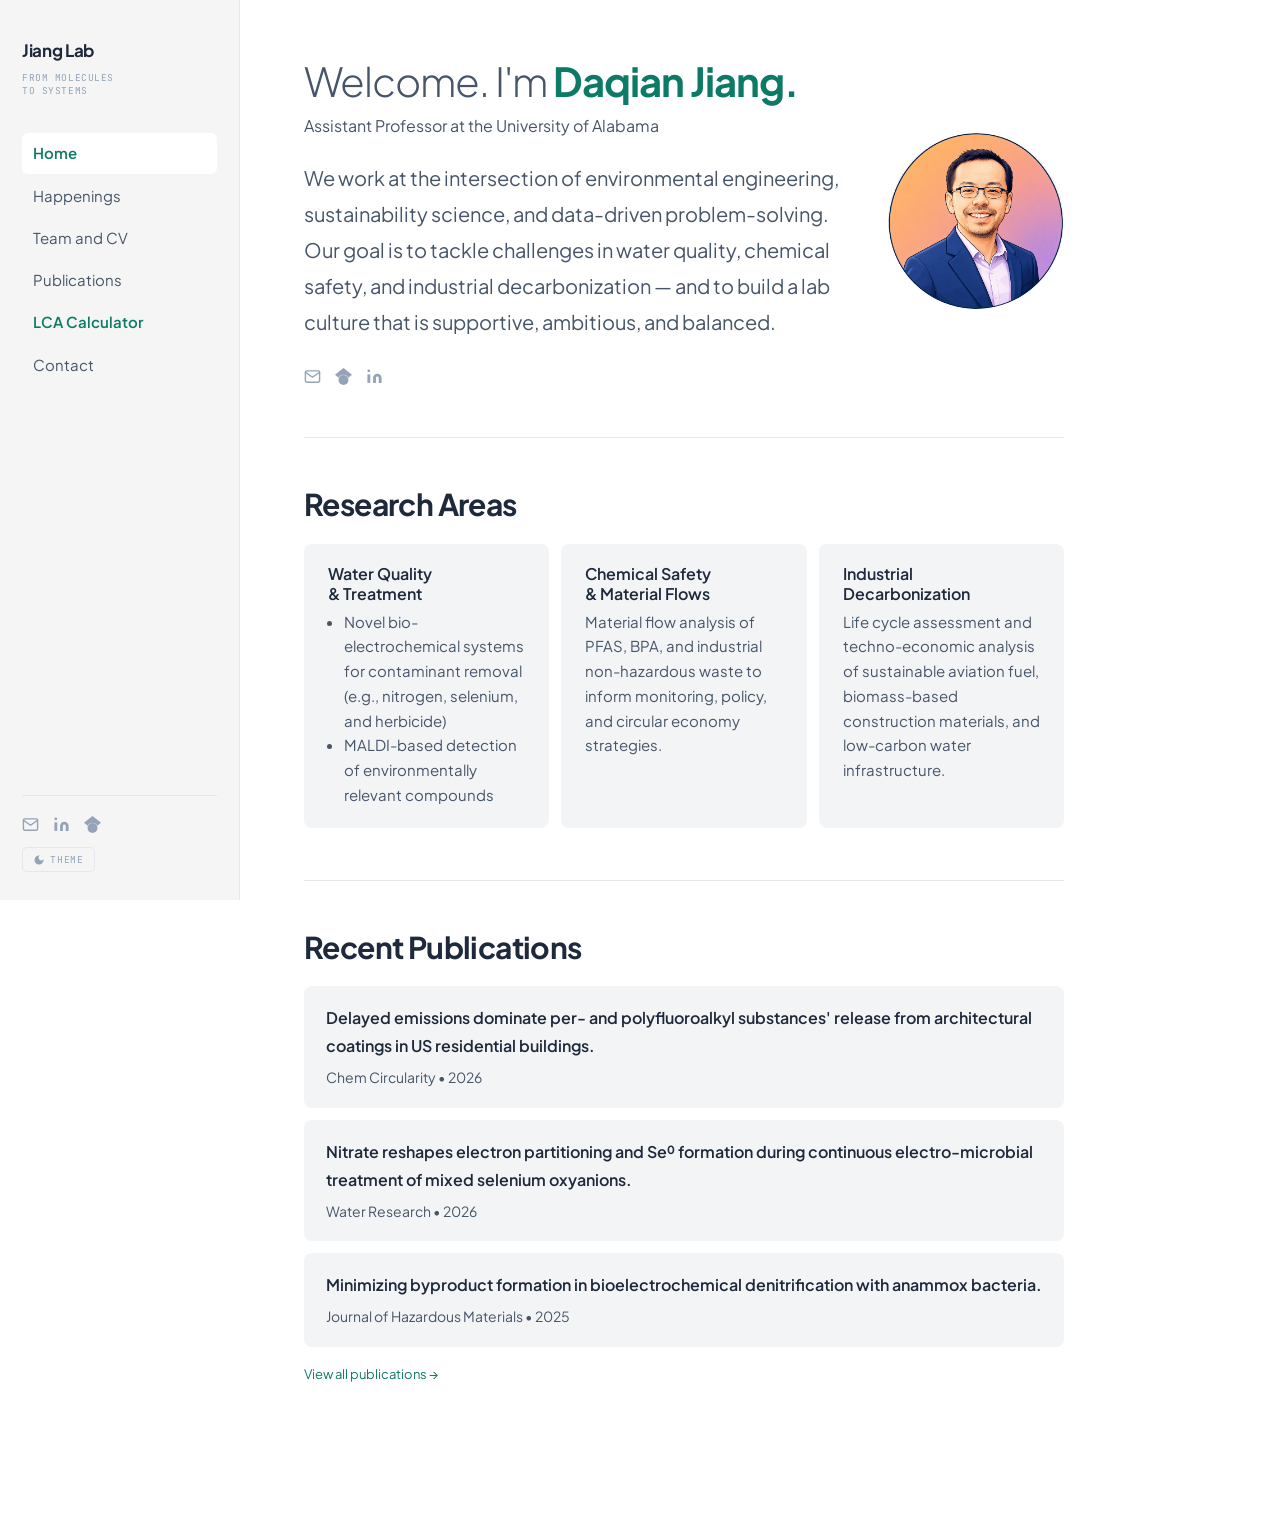
==== index.html @ 19c5a13b "Update content, typography, SEO, and team roster - Apply Astro Academia-inspired typography (larger " ====
﻿<!DOCTYPE html>
<html lang="en">
<head>
  <meta charset="UTF-8">
  <meta name="viewport" content="width=device-width, initial-scale=1.0">
  <title>Jiang Lab — From Molecules to Systems</title>
  <meta name="description" content="Jiang Lab at the University of Alabama — research group led by Dr. Daqian Jiang, Assistant Professor of Environmental Engineering. We work on water quality, chemical safety, and industrial decarbonization.">
  <meta name="author" content="Daqian Jiang">
  <meta name="keywords" content="Daqian Jiang, Jiang Lab, University of Alabama, UA, environmental engineering, water quality, PFAS, LCA, bio-electrochemical systems, sustainability">
  <meta property="og:title" content="Jiang Lab — Daqian Jiang, University of Alabama">
  <meta property="og:description" content="Research group led by Dr. Daqian Jiang at the University of Alabama. Water quality, chemical safety, and industrial decarbonization.">
  <meta property="og:url" content="https://jiang-lab.org/">
  <meta property="og:type" content="website">
  <link rel="canonical" href="https://jiang-lab.org/">
  <link rel="stylesheet" href="css/style.css">
  <script src="js/theme.js"></script>
</head>
<body>

<button class="mob-btn" onclick="toggleMobileNav()" aria-label="Open menu">&#9776;</button>

<!-- Sidebar -->
<aside class="sidebar" id="sidebar">
  <div class="sidebar-logo">
    <a href="index.html" class="sidebar-name">Jiang Lab</a>
    <div class="sidebar-tagline">From Molecules<br>to Systems</div>
  </div>

  <ul class="sidebar-nav">
    <li><a href="index.html" class="active">Home</a></li>
    <li><a href="happenings.html">Happenings</a></li>
    <li><a href="team.html">Team and CV</a></li>
    <li><a href="publications.html">Publications</a></li>
    <li class="nav-tool"><a href="lca.html">LCA Calculator</a></li>
    <li><a href="contact.html">Contact</a></li>
  </ul>

  <div class="sidebar-footer">
    <div class="sidebar-social">
      <!-- Email -->
      <a href="mailto:djiang6@ua.edu" class="social-link" title="Email">
        <svg viewBox="0 0 24 24" fill="none" stroke="currentColor" stroke-width="2" stroke-linecap="round" stroke-linejoin="round">
          <path d="M4 4h16c1.1 0 2 .9 2 2v12c0 1.1-.9 2-2 2H4c-1.1 0-2-.9-2-2V6c0-1.1.9-2 2-2z"/>
          <polyline points="22,6 12,13 2,6"/>
        </svg>
      </a>
      <!-- LinkedIn -->
      <a href="https://www.linkedin.com/in/daqianjiang/" class="social-link" title="LinkedIn" target="_blank" rel="noopener" id="linkedin-link">
        <svg viewBox="0 0 24 24" fill="currentColor">
          <path d="M16 8a6 6 0 0 1 6 6v7h-4v-7a2 2 0 0 0-2-2 2 2 0 0 0-2 2v7h-4v-7a6 6 0 0 1 6-6z"/>
          <rect x="2" y="9" width="4" height="12"/>
          <circle cx="4" cy="4" r="2"/>
        </svg>
      </a>
      <!-- Google Scholar -->
      <a href="https://scholar.google.com/citations?user=3czXV24AAAAJ&amp;hl=en&amp;oi=ao" class="social-link" title="Google Scholar" target="_blank" rel="noopener">
        <svg viewBox="0 0 24 24" fill="currentColor">
          <path d="M5.242 13.769 0 9.5 12 0l12 9.5-5.242 4.269C17.548 11.249 14.978 9.5 12 9.5c-2.977 0-5.548 1.748-6.758 4.269z"/>
          <path d="M12 10a7 7 0 1 0 0 14 7 7 0 0 0 0-14z"/>
        </svg>
      </a>
    </div>
    <button class="theme-btn" onclick="toggleTheme()">
      <svg width="12" height="12" viewBox="0 0 24 24" fill="currentColor"><path d="M12 3a9 9 0 1 0 9 9c0-.46-.04-.92-.1-1.36a5.389 5.389 0 0 1-4.4 2.26 5.403 5.403 0 0 1-3.14-9.8c-.44-.06-.9-.1-1.36-.1z"/></svg>
      Theme
    </button>
  </div>
</aside>

<!-- Main -->
<main class="main">
  <div class="main-inner">

    <!-- Hero -->
    <section class="section hero-section">
      <div class="hero-text">
        <h1 class="hero-name">
          <span class="hi">Welcome. I'm </span><span class="name">Daqian Jiang.</span>
        </h1>
        <p class="hero-pos">Assistant Professor at the University of Alabama</p>
        <p class="hero-desc">We work at the intersection of environmental engineering, sustainability science, and data-driven problem-solving. Our goal is to tackle challenges in water quality, chemical safety, and industrial decarbonization — and to build a lab culture that is supportive, ambitious, and balanced.</p>
        <div class="hero-social">
          <a href="mailto:djiang6@ua.edu" class="social-link" title="Email">
            <svg viewBox="0 0 24 24" fill="none" stroke="currentColor" stroke-width="2" stroke-linecap="round" stroke-linejoin="round">
              <path d="M4 4h16c1.1 0 2 .9 2 2v12c0 1.1-.9 2-2 2H4c-1.1 0-2-.9-2-2V6c0-1.1.9-2 2-2z"/>
              <polyline points="22,6 12,13 2,6"/>
            </svg>
          </a>
          <a href="https://scholar.google.com/citations?user=3czXV24AAAAJ&amp;hl=en&amp;oi=ao" class="social-link" title="Google Scholar" target="_blank" rel="noopener">
            <svg viewBox="0 0 24 24" fill="currentColor" width="18" height="18">
              <path d="M5.242 13.769 0 9.5 12 0l12 9.5-5.242 4.269C17.548 11.249 14.978 9.5 12 9.5c-2.977 0-5.548 1.748-6.758 4.269z"/>
              <path d="M12 10a7 7 0 1 0 0 14 7 7 0 0 0 0-14z"/>
            </svg>
          </a>
          <a href="https://www.linkedin.com/in/daqianjiang/" class="social-link" title="LinkedIn" target="_blank" rel="noopener">
            <svg viewBox="0 0 24 24" fill="currentColor" width="18" height="18">
              <path d="M16 8a6 6 0 0 1 6 6v7h-4v-7a2 2 0 0 0-2-2 2 2 0 0 0-2 2v7h-4v-7a6 6 0 0 1 6-6z"/>
              <rect x="2" y="9" width="4" height="12"/>
              <circle cx="4" cy="4" r="2"/>
            </svg>
          </a>
        </div>
      </div>
      <div class="hero-photo">
        <img src="images/djiang.png" alt="Daqian Jiang">
      </div>
    </section>

    <hr class="section-divider">

    <!-- Research Areas -->
    <section class="section">
      <h2 class="section-h2">Research Areas</h2>
      <div class="area-grid-home">
        <div class="area-card-home">
          <h3>Water Quality &amp; Treatment</h3>
          <ul style="margin:0;padding-left:16px;font-size:15px;color:var(--text-2);line-height:1.65;">
            <li>Novel bio-electrochemical systems for contaminant removal (e.g., nitrogen, selenium, and herbicide)</li>
            <li>MALDI-based detection of environmentally relevant compounds</li>
          </ul>
        </div>
        <div class="area-card-home">
          <h3>Chemical Safety &amp; Material Flows</h3>
          <p>Material flow analysis of PFAS, BPA, and industrial non-hazardous waste to inform monitoring, policy, and circular economy strategies.</p>
        </div>
        <div class="area-card-home">
          <h3>Industrial Decarbonization</h3>
          <p>Life cycle assessment and techno-economic analysis of sustainable aviation fuel, biomass-based construction materials, and low-carbon water infrastructure.</p>
        </div>
      </div>
    </section>

    <hr class="section-divider">

    <!-- Recent Publications -->
    <section class="section">
      <h2 class="section-h2">Recent Publications</h2>
      <div class="home-pub-list">
        <div class="home-pub-card">
          <div class="home-pub-title">Delayed emissions dominate per- and polyfluoroalkyl substances' release from architectural coatings in US residential buildings.</div>
          <div class="home-pub-meta">Chem Circularity &bull; 2026</div>
        </div>
        <div class="home-pub-card">
          <div class="home-pub-title">Nitrate reshapes electron partitioning and Se⁰ formation during continuous electro-microbial treatment of mixed selenium oxyanions.</div>
          <div class="home-pub-meta">Water Research &bull; 2026</div>
        </div>
        <div class="home-pub-card">
          <div class="home-pub-title">Minimizing byproduct formation in bioelectrochemical denitrification with anammox bacteria.</div>
          <div class="home-pub-meta">Journal of Hazardous Materials &bull; 2025</div>
        </div>
      </div>
      <p style="margin-top:16px;font-size:13px;"><a href="publications.html">View all publications →</a></p>
    </section>

  </div>
</main>

</body>
</html>
---- css/style.css ----
/* Jiang Lab — jiang-lab.org */
@import url('https://fonts.googleapis.com/css2?family=Plus+Jakarta+Sans:wght@300;400;500;600;700&family=JetBrains+Mono:wght@400;500&display=swap');

/* ── Tokens ── */
:root {
  --sidebar-w: 240px;
  --bg:           #ffffff;
  --sidebar:      #f5f5f5;
  --surface:      #ffffff;
  --surface-2:    #f3f4f6;
  --border:       #e5e7eb;
  --text:         #1e293b;
  --text-2:       #475569;
  --text-3:       #94a3b8;
  --accent:       #0d7a66;
  --accent-h:     #0a6556;
  --accent-light: #cde5e0;
  --accent-text:  #ffffff;
  --radius:       8px;
}

@media (prefers-color-scheme: dark) {
  :root:not([data-theme="light"]) {
    --bg:           #111917;
    --sidebar:      #0c1410;
    --surface:      #182019;
    --surface-2:    #1e2921;
    --border:       #283628;
    --text:         #daeae4;
    --text-2:       #76b09f;
    --text-3:       #4a7a6a;
    --accent:       #2dbda0;
    --accent-h:     #3acfb0;
    --accent-light: #083d30;
    --accent-text:  #ffffff;
  }
}

:root[data-theme="dark"] {
  --bg:           #111917;
  --sidebar:      #0c1410;
  --surface:      #182019;
  --surface-2:    #1e2921;
  --border:       #283628;
  --text:         #daeae4;
  --text-2:       #76b09f;
  --text-3:       #4a7a6a;
  --accent:       #2dbda0;
  --accent-h:     #3acfb0;
  --accent-light: #083d30;
  --accent-text:  #ffffff;
}

/* ── Reset ── */
*, *::before, *::after { box-sizing: border-box; margin: 0; padding: 0; }
html { scroll-behavior: smooth; }

body {
  font-family: 'Plus Jakarta Sans', sans-serif;
  background: var(--bg);
  color: var(--text);
  font-size: 16px;
  line-height: 1.75;
  display: grid;
  grid-template-columns: var(--sidebar-w) 1fr;
  min-height: 100vh;
  -webkit-font-smoothing: antialiased;
}

img { max-width: 100%; display: block; }
a { color: var(--accent); text-decoration: none; }
a:hover { text-decoration: underline; }
h1, h2, h3, h4 { font-weight: 700; line-height: 1.25; color: var(--text); text-wrap: balance; }

/* ── Sidebar ── */
.sidebar {
  position: fixed;
  top: 0; left: 0;
  width: var(--sidebar-w);
  height: 100vh;
  background: var(--sidebar);
  border-right: 1px solid var(--border);
  display: flex;
  flex-direction: column;
  padding: 36px 22px 28px;
  overflow-y: auto;
  z-index: 100;
}

.sidebar-logo { margin-bottom: 36px; }

.sidebar-name {
  font-size: 17px;
  font-weight: 700;
  color: var(--text);
  text-decoration: none;
  display: block;
  letter-spacing: -0.02em;
}
.sidebar-name:hover { text-decoration: none; }

.sidebar-tagline {
  font-family: 'JetBrains Mono', monospace;
  font-size: 9.5px;
  letter-spacing: 0.06em;
  text-transform: uppercase;
  color: var(--text-3);
  margin-top: 5px;
  line-height: 1.4;
}

.sidebar-nav { list-style: none; flex: 1; }
.sidebar-nav li + li { margin-top: 2px; }

.sidebar-nav a {
  display: block;
  font-size: 15px;
  font-weight: 400;
  color: var(--text-2);
  text-decoration: none;
  padding: 7px 11px;
  border-radius: 6px;
  transition: background 0.12s, color 0.12s;
}

.sidebar-nav a:hover { background: var(--surface); color: var(--text); }
.sidebar-nav a.active { background: var(--surface); color: var(--accent); font-weight: 600; }

.nav-tool a { color: var(--accent) !important; font-weight: 600 !important; }
.nav-tool a:hover { background: var(--accent-light) !important; }
.nav-tool a.active { background: var(--accent-light) !important; }

.sidebar-footer {
  border-top: 1px solid var(--border);
  padding-top: 20px;
  margin-top: 24px;
}

.sidebar-social { display: flex; gap: 14px; align-items: center; margin-bottom: 14px; }

.social-link {
  color: var(--text-3);
  text-decoration: none;
  display: flex;
  align-items: center;
  transition: color 0.12s;
}
.social-link:hover { color: var(--accent); text-decoration: none; }
.social-link svg { width: 17px; height: 17px; }

.theme-btn {
  background: none;
  border: 1px solid var(--border);
  color: var(--text-3);
  font-family: 'JetBrains Mono', monospace;
  font-size: 9.5px;
  letter-spacing: 0.08em;
  text-transform: uppercase;
  padding: 5px 10px;
  border-radius: 5px;
  cursor: pointer;
  transition: background 0.12s, color 0.12s;
  display: flex;
  align-items: center;
  gap: 5px;
}
.theme-btn:hover { background: var(--surface); color: var(--text); }

/* ── Main content ── */
.main {
  grid-column: 2;
  padding: 56px 64px 80px;
}

.main-inner { max-width: 760px; }

/* ── Section ── */
.section { margin-bottom: 52px; }

.section-label {
  font-family: 'JetBrains Mono', monospace;
  font-size: 10px;
  letter-spacing: 0.12em;
  text-transform: uppercase;
  color: var(--text-3);
  margin-bottom: 18px;
  padding-bottom: 10px;
  border-bottom: 1px solid var(--border);
  display: block;
}

/* ── Home hero ── */
.hero-section {
  display: flex;
  align-items: center;
  gap: 48px;
}
.hero-text { flex: 1; min-width: 0; }
.hero-photo {
  width: 176px;
  height: 176px;
  flex-shrink: 0;
}
.hero-photo img {
  width: 100%;
  height: 100%;
  border-radius: 50%;
  object-fit: cover;
}

.hero-name {
  font-size: clamp(26px, 4vw, 40px);
  font-weight: 700;
  letter-spacing: -0.025em;
  color: var(--text);
  margin-bottom: 6px;
}
.hero-name .hi { font-weight: 300; color: var(--text-2); }
.hero-name .name { color: var(--accent); }

.hero-pos {
  font-size: 16px;
  color: var(--text-2);
  margin-bottom: 20px;
}

.hero-desc {
  font-size: 20px;
  color: var(--text-2);
  max-width: 560px;
  line-height: 1.8;
  margin-bottom: 28px;
}

.hero-social { display: flex; gap: 14px; align-items: center; }

/* ── Section h2 (template-style large header) ── */
.section-h2 {
  font-size: 30px;
  font-weight: 700;
  letter-spacing: -0.02em;
  color: var(--text);
  margin-bottom: 20px;
}

.section-divider {
  border: none;
  border-top: 1px solid var(--border);
  margin-bottom: 48px;
}

/* ── Research area cards ── */
.area-grid {
  display: grid;
  grid-template-columns: repeat(auto-fill, minmax(200px, 1fr));
  gap: 12px;
}

.area-card {
  background: var(--surface);
  border: 1px solid var(--border);
  border-radius: var(--radius);
  padding: 18px 20px;
  transition: border-color 0.15s;
}
.area-card:hover { border-color: var(--accent); }

.area-card h3 {
  font-size: 15px;
  font-weight: 600;
  margin-bottom: 6px;
}
.area-card p {
  font-size: 14px;
  color: var(--text-2);
  line-height: 1.6;
}

/* ── Home page template-style cards ── */
.area-grid-home {
  display: grid;
  grid-template-columns: repeat(auto-fill, minmax(200px, 1fr));
  gap: 12px;
}

.area-card-home {
  background: var(--surface-2);
  border-radius: var(--radius);
  padding: 20px 24px;
}
.area-card-home h3 {
  font-size: 16px;
  font-weight: 600;
  color: var(--text);
  margin-bottom: 6px;
}
.area-card-home p {
  font-size: 15px;
  color: var(--text-2);
  line-height: 1.65;
}

.home-pub-list { display: flex; flex-direction: column; gap: 12px; }

.home-pub-card {
  background: var(--surface-2);
  border-radius: var(--radius);
  padding: 18px 22px;
}
.home-pub-title {
  font-size: 16px;
  font-weight: 600;
  color: var(--text);
  margin-bottom: 5px;
}
.home-pub-meta {
  font-size: 14px;
  color: var(--text-2);
}

/* ── Funders ── */
.funder-row { display: flex; flex-wrap: wrap; gap: 8px; }
.funder {
  font-family: 'JetBrains Mono', monospace;
  font-size: 10px;
  letter-spacing: 0.05em;
  padding: 4px 12px;
  border-radius: 20px;
  background: var(--accent-light);
  color: var(--accent);
}

/* ── Recent news snippet (home) ── */
.news-snippet {
  background: var(--surface);
  border: 1px solid var(--border);
  border-radius: var(--radius);
  padding: 18px 20px;
  display: grid;
  grid-template-columns: 80px 1fr;
  gap: 16px;
  align-items: start;
}
.ns-date {
  font-family: 'JetBrains Mono', monospace;
  font-size: 10px;
  color: var(--text-3);
  letter-spacing: 0.04em;
  padding-top: 2px;
}
.ns-title { font-size: 13.5px; font-weight: 600; color: var(--text); margin-bottom: 4px; }
.ns-body { font-size: 13px; color: var(--text-2); }

/* ── Happenings ── */
.news-list { display: flex; flex-direction: column; gap: 10px; }

.news-item {
  display: grid;
  grid-template-columns: 90px 1fr;
  gap: 24px;
  padding: 20px 22px;
  background: var(--surface-2);
  border-radius: var(--radius);
}

.news-date {
  font-family: 'JetBrains Mono', monospace;
  font-size: 14px;
  color: var(--text-3);
  padding-top: 3px;
  line-height: 1.4;
}
.news-title { font-size: 14.5px; font-weight: 600; color: var(--text); margin-bottom: 5px; }
.news-body { font-size: 13.5px; color: var(--text-2); line-height: 1.65; }
.news-link { display: inline-block; margin-top: 8px; font-size: 13px; color: var(--accent); font-weight: 500; }

/* ── Team ── */
.team-section-label {
  font-size: 18px;
  font-weight: 700;
  letter-spacing: -0.01em;
  color: var(--text);
  margin-bottom: 16px;
  padding-bottom: 10px;
  border-bottom: 1px solid var(--border);
  display: block;
}

.pi-card {
  background: var(--surface);
  border: 1px solid var(--border);
  border-radius: var(--radius);
  padding: 28px 30px;
  margin-bottom: 28px;
}
.pi-name {
  font-size: 20px;
  font-weight: 700;
  letter-spacing: -0.01em;
  margin-bottom: 2px;
}
.pi-role {
  font-family: 'JetBrains Mono', monospace;
  font-size: 10px;
  letter-spacing: 0.1em;
  text-transform: uppercase;
  color: var(--accent);
  margin-bottom: 14px;
}
.pi-edu {
  font-size: 13.5px;
  color: var(--text-2);
  line-height: 1.7;
}
.pi-contact { margin-top: 14px; font-size: 13.5px; color: var(--text-2); }
.pi-contact a { color: var(--accent); }

.member-grid {
  display: grid;
  grid-template-columns: repeat(auto-fill, minmax(230px, 1fr));
  gap: 12px;
}
.member-card {
  background: var(--surface);
  border: 1px solid var(--border);
  border-radius: var(--radius);
  padding: 18px 20px;
  transition: border-color 0.15s;
}
.member-card:hover { border-color: var(--accent); }

.member-name { font-size: 14px; font-weight: 600; color: var(--text); margin-bottom: 2px; }
.member-tag {
  font-family: 'JetBrains Mono', monospace;
  font-size: 9.5px;
  letter-spacing: 0.08em;
  text-transform: uppercase;
  color: var(--text-3);
  margin-bottom: 10px;
}
.member-edu { font-size: 12.5px; color: var(--text-2); line-height: 1.5; margin-bottom: 4px; }
.member-project {
  font-size: 12.5px;
  color: var(--text);
  margin-top: 8px;
  padding-left: 9px;
  border-left: 2px solid var(--accent);
}
.member-bio { font-size: 12.5px; color: var(--text-2); margin-top: 8px; line-height: 1.5; }

.alumni-list { list-style: none; }
.alumni-item {
  padding: 14px 0;
  border-bottom: 1px solid var(--border);
  font-size: 13.5px;
}
.alumni-item:last-child { border-bottom: none; }
.alumni-name { font-weight: 600; color: var(--text); }
.alumni-detail { color: var(--text-2); font-size: 13px; }

/* ── Publications ── */
.scholar-link {
  display: inline-flex;
  align-items: center;
  gap: 6px;
  font-size: 13.5px;
  font-weight: 600;
  color: var(--accent);
  background: var(--accent-light);
  padding: 8px 16px;
  border-radius: 20px;
  margin-bottom: 36px;
  transition: opacity 0.15s;
}
.scholar-link:hover { opacity: 0.85; text-decoration: none; }
.scholar-link svg { width: 16px; height: 16px; }

.pub-section { margin-bottom: 36px; }
.pub-section-name {
  font-size: 13.5px;
  font-weight: 600;
  color: var(--text);
  padding-left: 12px;
  border-left: 3px solid var(--accent);
  margin-bottom: 14px;
}
.pub-list { list-style: none; }
.pub-item {
  padding: 13px 0;
  border-bottom: 1px solid var(--border);
  font-size: 13.5px;
  color: var(--text-2);
  line-height: 1.65;
}
.pub-item:last-child { border-bottom: none; }
.pub-title { font-weight: 600; color: var(--text); display: block; margin-bottom: 3px; }
.pub-year {
  font-family: 'JetBrains Mono', monospace;
  font-size: 10.5px;
  color: var(--accent);
  margin-right: 6px;
}
.pub-journal { font-style: italic; }

/* ── Contact ── */
.contact-wrap {
  background: var(--surface);
  border: 1px solid var(--border);
  border-radius: var(--radius);
  overflow: hidden;
  max-width: 480px;
}
.ci-row {
  display: grid;
  grid-template-columns: 90px 1fr;
  gap: 16px;
  padding: 14px 24px;
  border-bottom: 1px solid var(--border);
  font-size: 14px;
  align-items: center;
}
.ci-row:last-child { border-bottom: none; }
.ci-label {
  font-family: 'JetBrains Mono', monospace;
  font-size: 9.5px;
  letter-spacing: 0.1em;
  text-transform: uppercase;
  color: var(--text-3);
}
.ci-value { color: var(--text); }
.ci-value a { color: var(--accent); }

/* ── LCA Calculator ── */
.lca-intro {
  background: var(--surface);
  border: 1px solid var(--border);
  border-radius: var(--radius);
  padding: 18px 22px;
  margin-bottom: 24px;
  font-size: 13.5px;
  color: var(--text-2);
  line-height: 1.65;
}
.lca-intro strong { color: var(--text); }

.lca-layout {
  display: grid;
  grid-template-columns: 1fr 270px;
  gap: 24px;
  align-items: start;
}

.lca-panel {
  position: sticky;
  top: 32px;
  background: var(--surface);
  border: 1px solid var(--accent);
  border-radius: var(--radius);
  padding: 22px;
}
.lca-total-label {
  font-family: 'JetBrains Mono', monospace;
  font-size: 9.5px;
  letter-spacing: 0.12em;
  text-transform: uppercase;
  color: var(--text-3);
  margin-bottom: 4px;
}
.lca-total-val {
  font-size: 42px;
  font-weight: 700;
  color: var(--accent);
  letter-spacing: -0.025em;
  font-variant-numeric: tabular-nums;
  line-height: 1;
  margin-bottom: 3px;
}
.lca-total-unit {
  font-size: 11.5px;
  color: var(--text-2);
  margin-bottom: 22px;
  line-height: 1.4;
}

.lca-bd-title {
  font-family: 'JetBrains Mono', monospace;
  font-size: 9.5px;
  letter-spacing: 0.1em;
  text-transform: uppercase;
  color: var(--text-3);
  margin-bottom: 8px;
  padding-bottom: 8px;
  border-bottom: 1px solid var(--border);
}
.lca-bd-row {
  display: flex;
  justify-content: space-between;
  gap: 8px;
  font-size: 12px;
  padding: 5px 0;
  border-bottom: 1px solid var(--border);
}
.lca-bd-row:last-child { border-bottom: none; }
.lca-bd-name { color: var(--text-2); flex: 1; }
.lca-bd-val {
  font-family: 'JetBrains Mono', monospace;
  font-size: 11px;
  color: var(--text);
  font-variant-numeric: tabular-nums;
  white-space: nowrap;
}

.lca-reset-btn {
  display: block;
  width: 100%;
  margin-top: 16px;
  background: none;
  border: 1px solid var(--border);
  color: var(--text-2);
  font-family: 'Plus Jakarta Sans', sans-serif;
  font-size: 12.5px;
  padding: 7px;
  border-radius: 5px;
  cursor: pointer;
  transition: background 0.12s, color 0.12s;
}
.lca-reset-btn:hover { background: var(--surface-2); color: var(--text); }

.lca-group {
  background: var(--surface);
  border: 1px solid var(--border);
  border-radius: var(--radius);
  overflow: hidden;
  margin-bottom: 14px;
}
.lca-group-header {
  padding: 11px 18px;
  background: var(--surface-2);
  border-bottom: 1px solid var(--border);
  font-size: 12.5px;
  font-weight: 600;
  color: var(--text);
  display: flex;
  justify-content: space-between;
  align-items: center;
}
.lca-group-sub {
  font-family: 'JetBrains Mono', monospace;
  font-size: 9px;
  letter-spacing: 0.08em;
  text-transform: uppercase;
  color: var(--accent);
  font-weight: 400;
}
.lca-row {
  display: grid;
  grid-template-columns: 1fr auto;
  align-items: center;
  gap: 14px;
  padding: 10px 18px;
  border-bottom: 1px solid var(--border);
}
.lca-row:last-child { border-bottom: none; }
.lca-row-name { font-size: 13px; color: var(--text); }
.lca-row-hint { font-size: 11px; color: var(--text-3); margin-top: 1px; }
.lca-input-wrap { display: flex; align-items: center; gap: 7px; }

input[type=number].lca-input {
  width: 88px;
  font-family: 'JetBrains Mono', monospace;
  font-size: 12.5px;
  padding: 6px 10px;
  border: 1px solid var(--border);
  border-radius: 5px;
  background: var(--bg);
  color: var(--text);
  text-align: right;
  -moz-appearance: textfield;
  appearance: none;
}
input[type=number].lca-input::-webkit-inner-spin-button,
input[type=number].lca-input::-webkit-outer-spin-button { -webkit-appearance: none; }
input[type=number].lca-input:focus {
  outline: none;
  border-color: var(--accent);
  box-shadow: 0 0 0 2px var(--accent-light);
}

.lca-unit-label {
  font-family: 'JetBrains Mono', monospace;
  font-size: 10px;
  color: var(--text-3);
  white-space: nowrap;
  min-width: 40px;
}

/* ── Mobile hamburger ── */
.mob-btn {
  display: none;
  position: fixed;
  top: 14px; left: 14px;
  z-index: 200;
  background: var(--surface);
  border: 1px solid var(--border);
  border-radius: 6px;
  padding: 8px 11px;
  cursor: pointer;
  color: var(--text);
  font-size: 14px;
  line-height: 1;
}

/* ── Responsive ── */
@media (max-width: 860px) {
  .main { padding: 56px 40px 64px; }
}

@media (max-width: 720px) {
  body { display: block; }
  .sidebar {
    transform: translateX(-100%);
    transition: transform 0.22s ease;
    z-index: 150;
  }
  .sidebar.open { transform: translateX(0); }
  .mob-btn { display: block; }
  .main { padding: 64px 20px 64px; }
  .hero-photo { display: none; }
  .lca-layout { grid-template-columns: 1fr; }
  .lca-panel { position: static; }
  .news-item { grid-template-columns: 1fr; gap: 4px; }
  .news-snippet { grid-template-columns: 1fr; gap: 4px; }
  .area-grid { grid-template-columns: 1fr 1fr; }
  .member-grid { grid-template-columns: 1fr; }
}

@media (max-width: 480px) {
  .area-grid { grid-template-columns: 1fr; }
  .lca-row { grid-template-columns: 1fr; gap: 8px; }
}
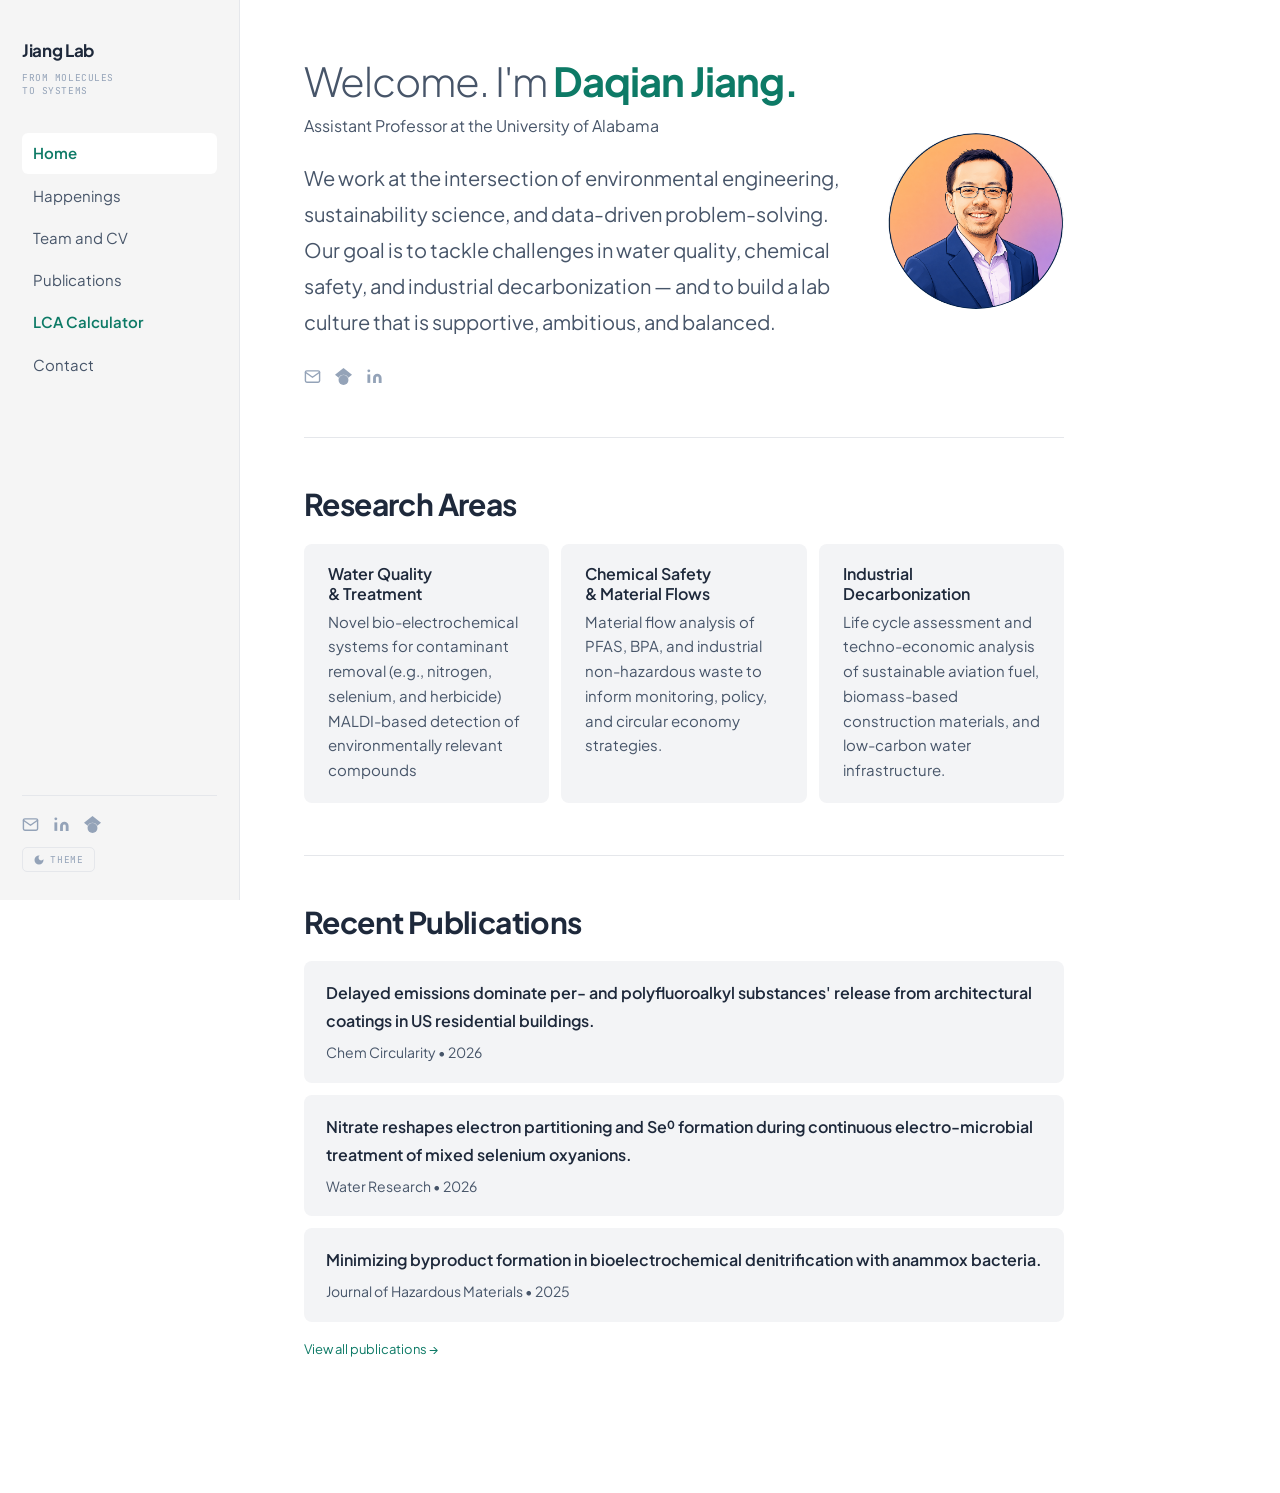
==== commit 3fd0082a: "Remove bullet points from Water Quality research area card Co-Authored-By: Claude Sonnet 4.6 <norepl" ====
--- a/index.html
+++ b/index.html
@@ -114,10 +114,7 @@
       <div class="area-grid-home">
         <div class="area-card-home">
           <h3>Water Quality &amp; Treatment</h3>
-          <ul style="margin:0;padding-left:16px;font-size:15px;color:var(--text-2);line-height:1.65;">
-            <li>Novel bio-electrochemical systems for contaminant removal (e.g., nitrogen, selenium, and herbicide)</li>
-            <li>MALDI-based detection of environmentally relevant compounds</li>
-          </ul>
+          <p>Novel bio-electrochemical systems for contaminant removal (e.g., nitrogen, selenium, and herbicide)<br>MALDI-based detection of environmentally relevant compounds</p>
         </div>
         <div class="area-card-home">
           <h3>Chemical Safety &amp; Material Flows</h3>
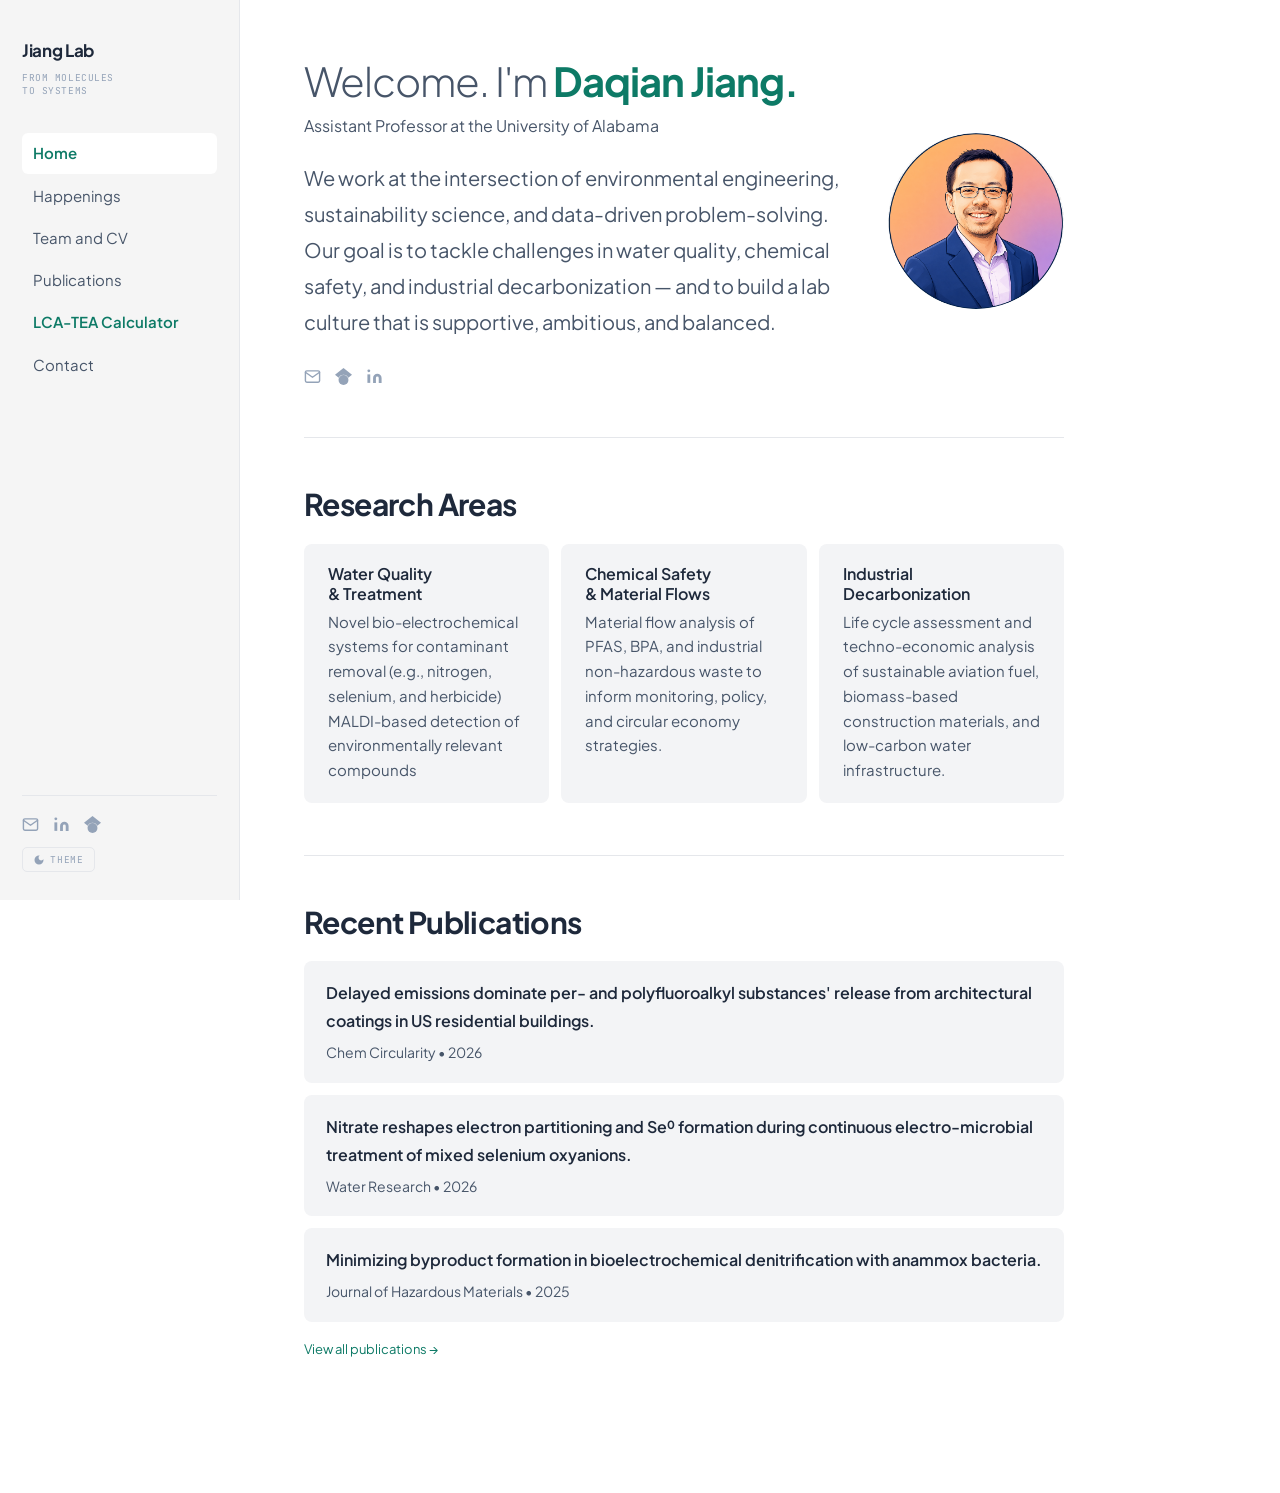
==== commit 092c7169: "Add BioCarb Mortar TEA dashboard, rename LCA Calculator to LCA-TEA Calculator - Add standalone bioca" ====
--- a/index.html
+++ b/index.html
@@ -31,7 +31,7 @@
     <li><a href="happenings.html">Happenings</a></li>
     <li><a href="team.html">Team and CV</a></li>
     <li><a href="publications.html">Publications</a></li>
-    <li class="nav-tool"><a href="lca.html">LCA Calculator</a></li>
+    <li class="nav-tool"><a href="lca.html">LCA-TEA Calculator</a></li>
     <li><a href="contact.html">Contact</a></li>
   </ul>
 
--- a/css/style.css
+++ b/css/style.css
@@ -725,7 +725,10 @@
   .sidebar.open { transform: translateX(0); }
   .mob-btn { display: block; }
   .main { padding: 64px 20px 64px; }
-  .hero-photo { display: none; }
+  .hero-section { flex-direction: column; text-align: center; gap: 20px; }
+  .hero-photo { width: 140px; height: 140px; margin: 0 auto; }
+  .hero-desc { margin-left: auto; margin-right: auto; }
+  .hero-social { justify-content: center; }
   .lca-layout { grid-template-columns: 1fr; }
   .lca-panel { position: static; }
   .news-item { grid-template-columns: 1fr; gap: 4px; }
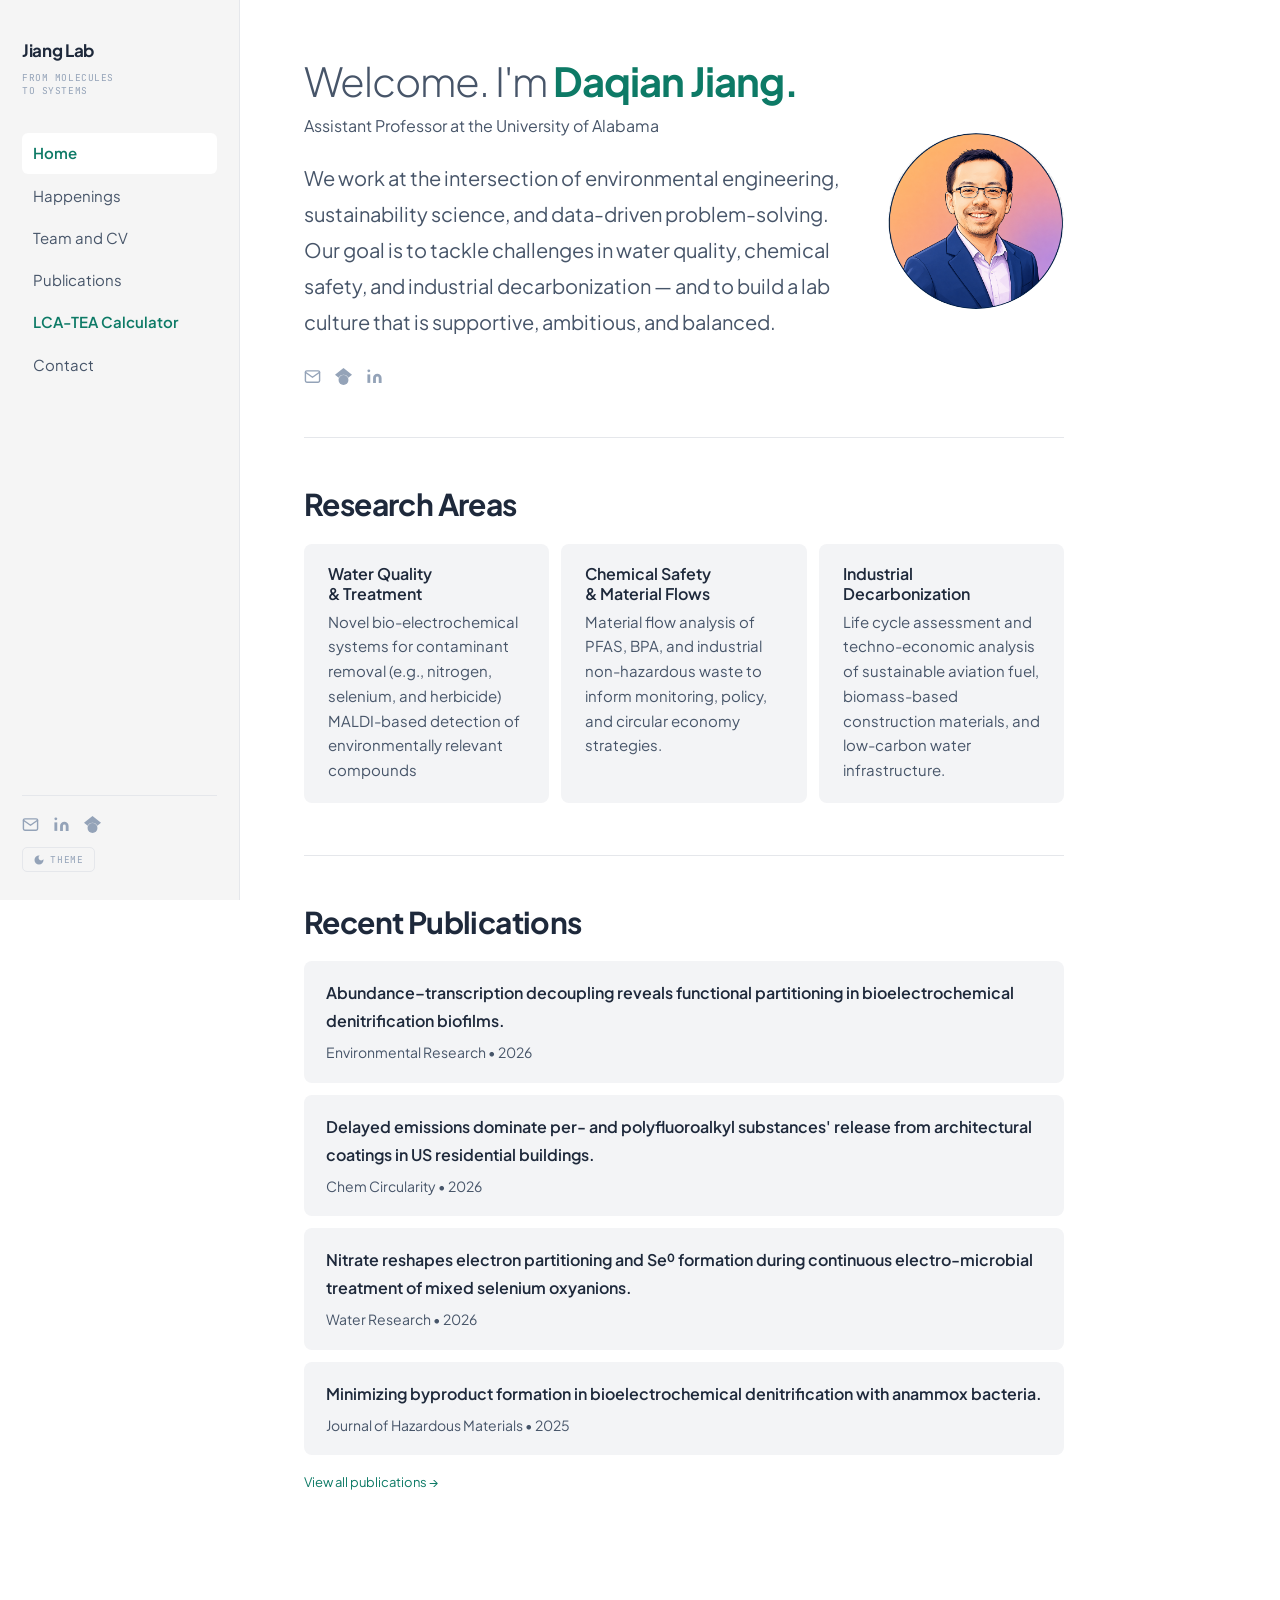
==== commit 49db63d8: "Add Kwon et al. 2026 Environmental Research paper to Recent Publications Co-Authored-By: Claude Sonn" ====
--- a/index.html
+++ b/index.html
@@ -134,6 +134,10 @@
       <h2 class="section-h2">Recent Publications</h2>
       <div class="home-pub-list">
         <div class="home-pub-card">
+          <div class="home-pub-title">Abundance–transcription decoupling reveals functional partitioning in bioelectrochemical denitrification biofilms.</div>
+          <div class="home-pub-meta">Environmental Research &bull; 2026</div>
+        </div>
+        <div class="home-pub-card">
           <div class="home-pub-title">Delayed emissions dominate per- and polyfluoroalkyl substances' release from architectural coatings in US residential buildings.</div>
           <div class="home-pub-meta">Chem Circularity &bull; 2026</div>
         </div>
--- a/css/style.css
+++ b/css/style.css
@@ -373,6 +373,14 @@
 .news-title { font-size: 14.5px; font-weight: 600; color: var(--text); margin-bottom: 5px; }
 .news-body { font-size: 13.5px; color: var(--text-2); line-height: 1.65; }
 .news-link { display: inline-block; margin-top: 8px; font-size: 13px; color: var(--accent); font-weight: 500; }
+.news-photo {
+  display: block;
+  width: 100%;
+  max-width: 420px;
+  margin-top: 12px;
+  border-radius: var(--radius);
+  border: 1px solid var(--border);
+}
 
 /* ── Team ── */
 .team-section-label {
@@ -501,6 +509,43 @@
   margin-right: 6px;
 }
 .pub-journal { font-style: italic; }
+
+.pub-blurb {
+  font-size: 15px;
+  color: var(--text-2);
+  line-height: 1.75;
+  margin-bottom: 20px;
+}
+.pub-graphical-abstract {
+  width: 100%;
+  max-width: 300px;
+  float: right;
+  margin: 4px 0 16px 24px;
+  border: 1px solid var(--border);
+  border-radius: var(--radius);
+  box-shadow: 0 1px 6px rgba(0,0,0,0.06);
+}
+@media (max-width: 640px) {
+  .pub-graphical-abstract { float: none; margin: 0 auto 20px; display: block; }
+}
+.pub-featured {
+  font-size: 13.5px;
+  color: var(--text-2);
+  line-height: 1.65;
+  padding: 14px 18px;
+  background: var(--surface-2);
+  border-radius: var(--radius);
+}
+.pub-featured a { font-weight: 600; }
+.pub-featured-label {
+  font-family: 'JetBrains Mono', monospace;
+  font-size: 9.5px;
+  letter-spacing: 0.1em;
+  text-transform: uppercase;
+  color: var(--accent);
+  margin-right: 8px;
+}
+.pub-featured-note { font-size: 12.5px; color: var(--text-3); }
 
 /* ── Contact ── */
 .contact-wrap {
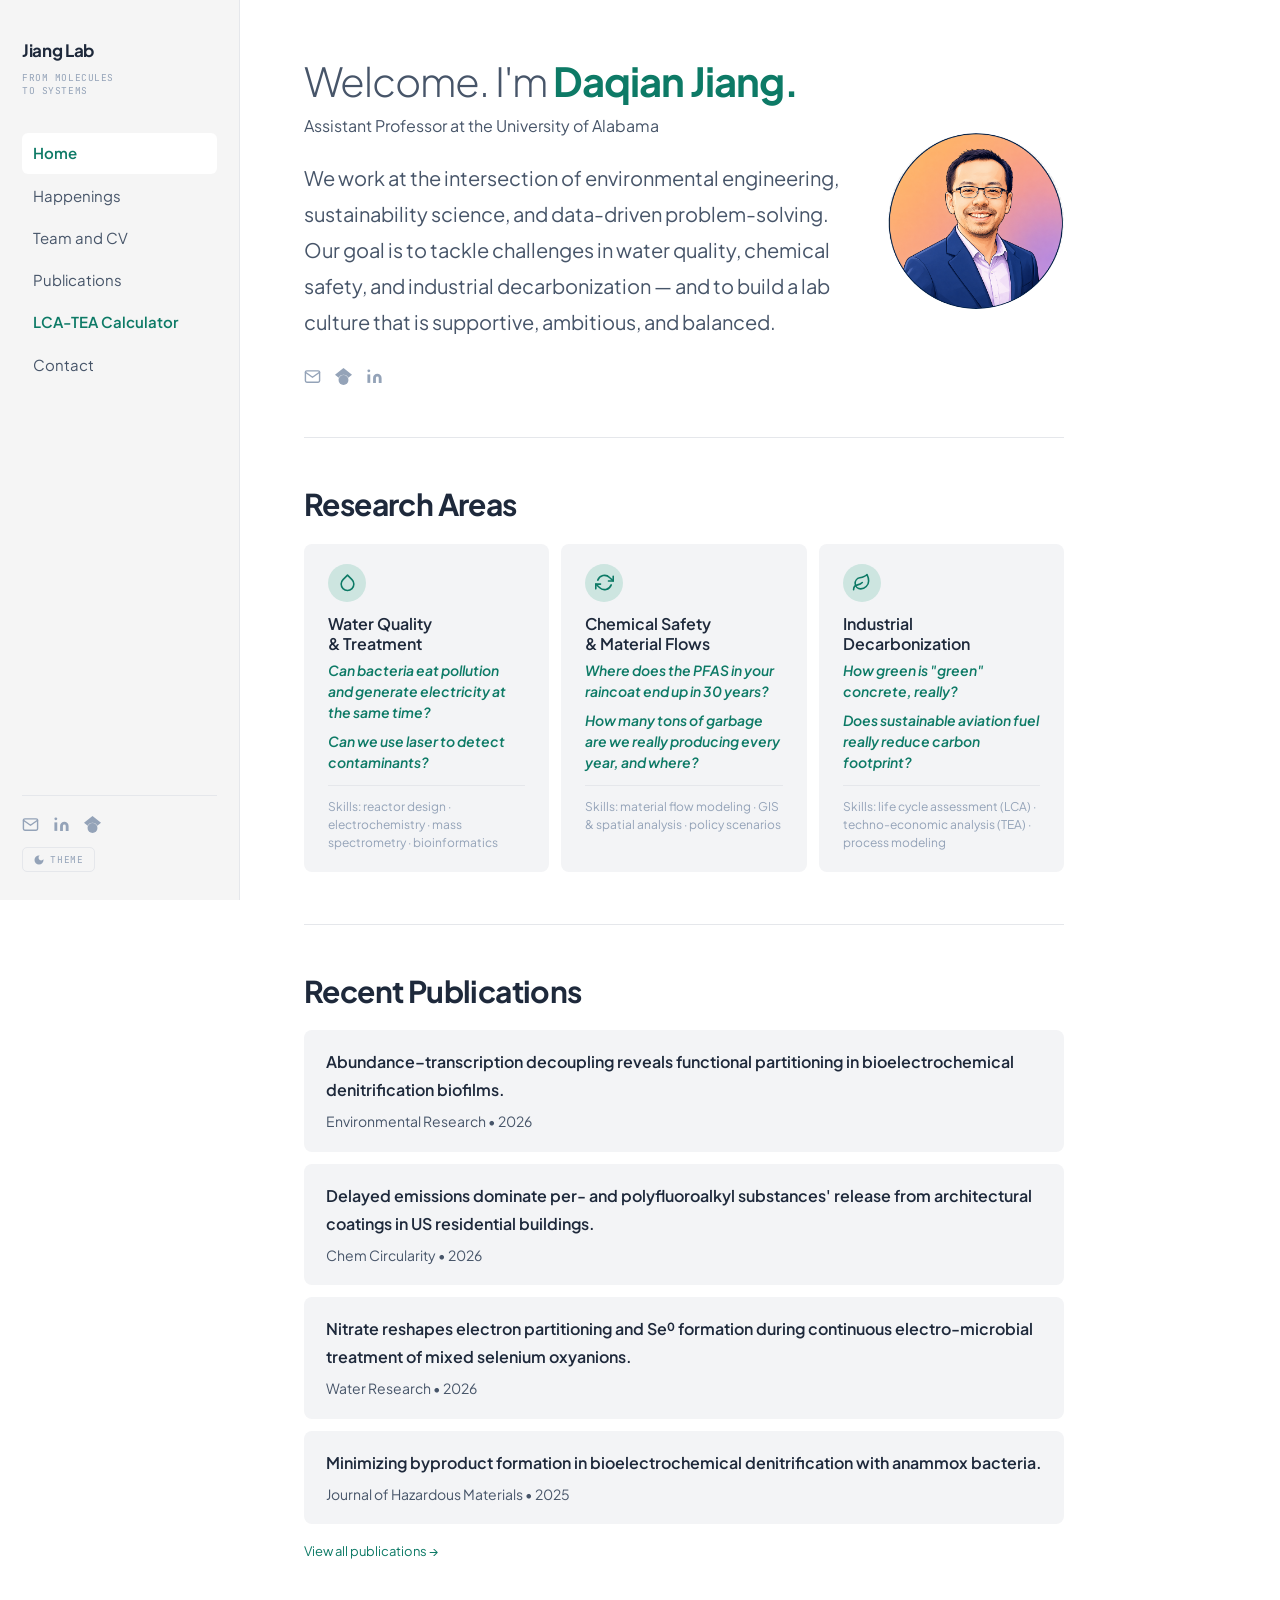
==== commit 2432b377: "Redesign Research Areas cards with icons, hook questions, and skills lists Replace dense technical p" ====
--- a/index.html
+++ b/index.html
@@ -113,16 +113,31 @@
       <h2 class="section-h2">Research Areas</h2>
       <div class="area-grid-home">
         <div class="area-card-home">
+          <div class="area-icon">
+            <svg viewBox="0 0 24 24" fill="none" stroke="currentColor" stroke-width="2" stroke-linecap="round" stroke-linejoin="round"><path d="M12 2.69l5.66 5.66a8 8 0 1 1-11.31 0z"/></svg>
+          </div>
           <h3>Water Quality &amp; Treatment</h3>
-          <p>Novel bio-electrochemical systems for contaminant removal (e.g., nitrogen, selenium, and herbicide)<br>MALDI-based detection of environmentally relevant compounds</p>
+          <p class="area-hook">Can bacteria eat pollution and generate electricity at the same time?</p>
+          <p class="area-hook">Can we use laser to detect contaminants?</p>
+          <p class="area-skills">Skills: reactor design · electrochemistry · mass spectrometry · bioinformatics</p>
         </div>
         <div class="area-card-home">
+          <div class="area-icon">
+            <svg viewBox="0 0 24 24" fill="none" stroke="currentColor" stroke-width="2" stroke-linecap="round" stroke-linejoin="round"><polyline points="23 4 23 10 17 10"/><polyline points="1 20 1 14 7 14"/><path d="M3.51 9a9 9 0 0 1 14.85-3.36L23 10M1 14l4.64 4.36A9 9 0 0 0 20.49 15"/></svg>
+          </div>
           <h3>Chemical Safety &amp; Material Flows</h3>
-          <p>Material flow analysis of PFAS, BPA, and industrial non-hazardous waste to inform monitoring, policy, and circular economy strategies.</p>
+          <p class="area-hook">Where does the PFAS in your raincoat end up in 30 years?</p>
+          <p class="area-hook">How many tons of garbage are we really producing every year, and where?</p>
+          <p class="area-skills">Skills: material flow modeling · GIS &amp; spatial analysis · policy scenarios</p>
         </div>
         <div class="area-card-home">
+          <div class="area-icon">
+            <svg viewBox="0 0 24 24" fill="none" stroke="currentColor" stroke-width="2" stroke-linecap="round" stroke-linejoin="round"><path d="M11 20A7 7 0 0 1 9.8 6.1C15.5 5 17 4.48 19 2c1 2 2 4.18 2 8 0 5.5-4.78 10-10 10Z"/><path d="M2 21c0-3 1.85-5.36 5.08-6C9.5 14.52 12 13 13 12"/></svg>
+          </div>
           <h3>Industrial Decarbonization</h3>
-          <p>Life cycle assessment and techno-economic analysis of sustainable aviation fuel, biomass-based construction materials, and low-carbon water infrastructure.</p>
+          <p class="area-hook">How green is "green" concrete, really?</p>
+          <p class="area-hook">Does sustainable aviation fuel really reduce carbon footprint?</p>
+          <p class="area-skills">Skills: life cycle assessment (LCA) · techno-economic analysis (TEA) · process modeling</p>
         </div>
       </div>
     </section>
--- a/css/style.css
+++ b/css/style.css
@@ -298,6 +298,37 @@
   font-size: 15px;
   color: var(--text-2);
   line-height: 1.65;
+}
+
+.area-icon {
+  width: 38px;
+  height: 38px;
+  border-radius: 50%;
+  background: var(--accent-light);
+  color: var(--accent);
+  display: flex;
+  align-items: center;
+  justify-content: center;
+  margin-bottom: 12px;
+}
+.area-icon svg { width: 19px; height: 19px; }
+
+.area-card-home p.area-hook {
+  font-size: 14px;
+  font-weight: 600;
+  font-style: italic;
+  color: var(--accent);
+  line-height: 1.5;
+  margin-bottom: 8px;
+}
+
+.area-card-home p.area-skills {
+  font-size: 12px;
+  color: var(--text-3);
+  line-height: 1.5;
+  margin-top: 12px;
+  padding-top: 12px;
+  border-top: 1px solid var(--border);
 }
 
 .home-pub-list { display: flex; flex-direction: column; gap: 12px; }
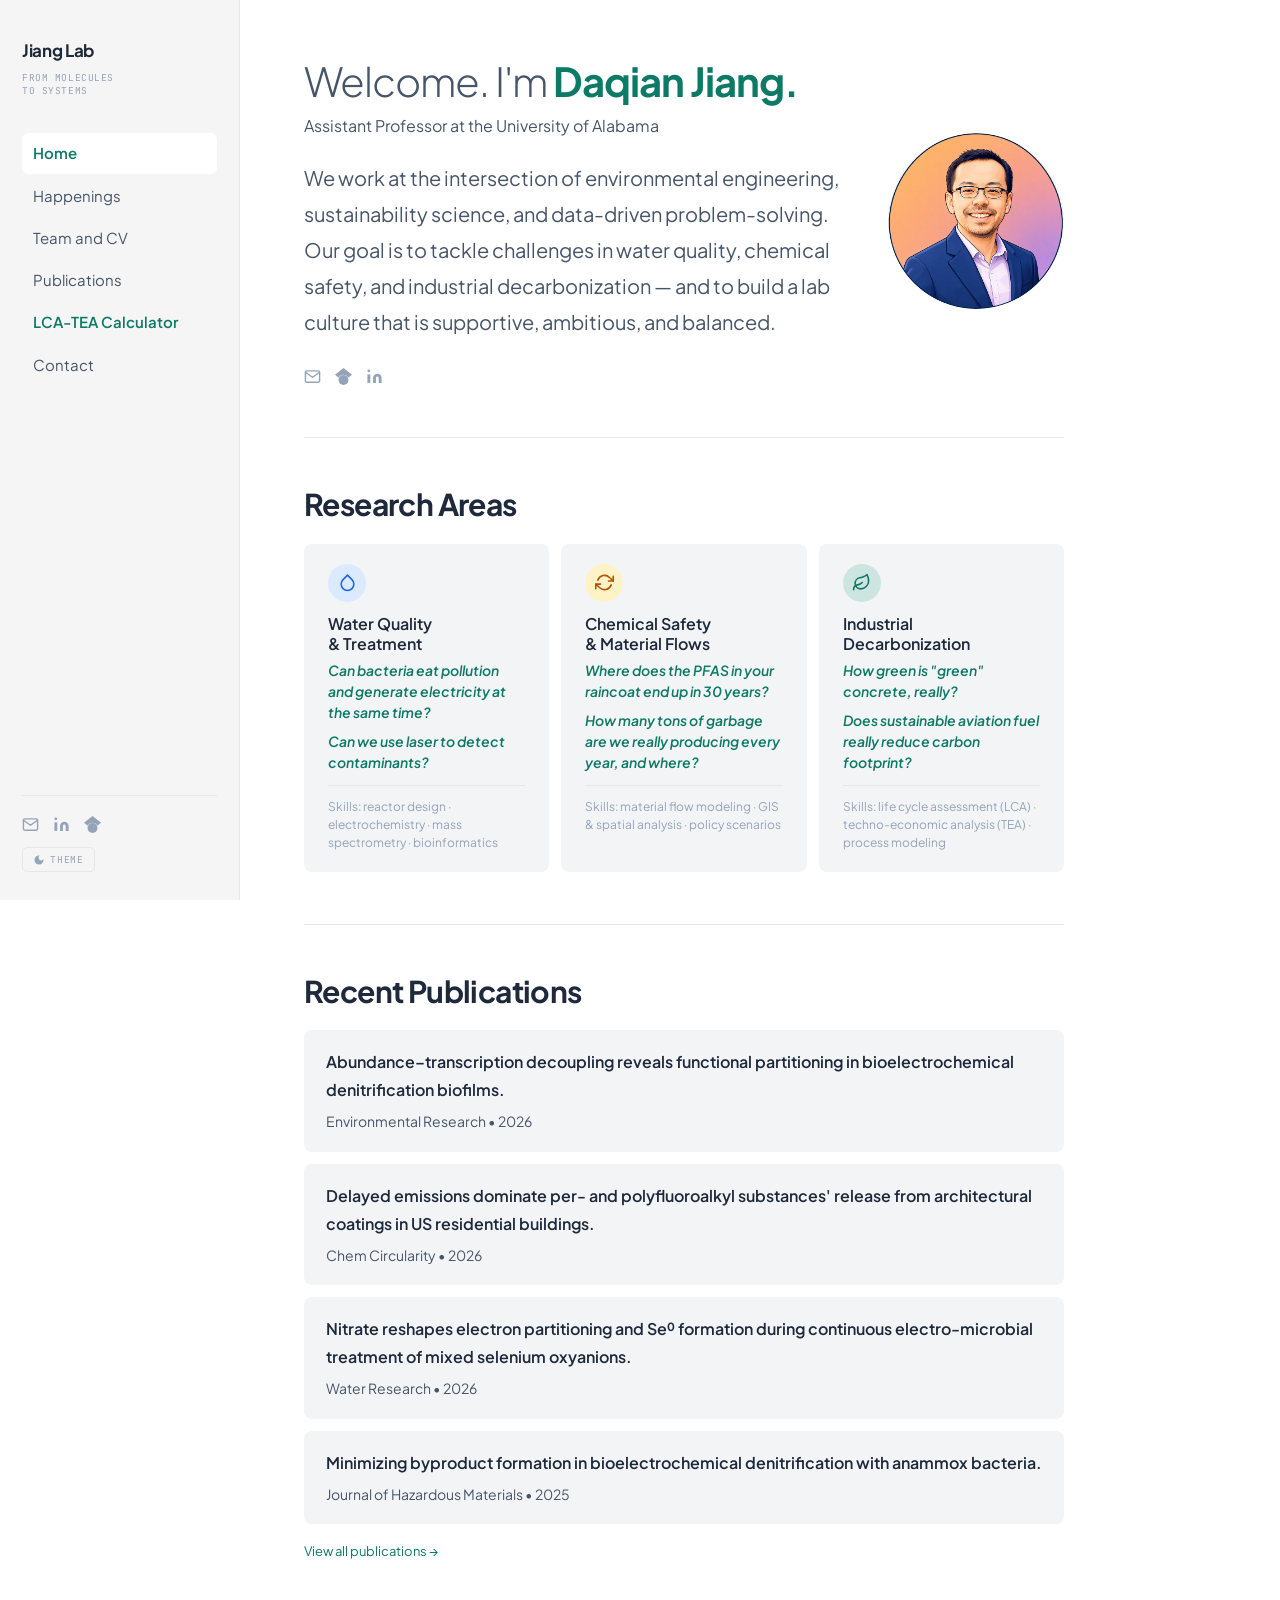
==== commit a35b6a37: "Add distinct icon colors per research area, with dark mode support Water Quality = blue, Chemical Sa" ====
--- a/index.html
+++ b/index.html
@@ -113,7 +113,7 @@
       <h2 class="section-h2">Research Areas</h2>
       <div class="area-grid-home">
         <div class="area-card-home">
-          <div class="area-icon">
+          <div class="area-icon area-icon-blue">
             <svg viewBox="0 0 24 24" fill="none" stroke="currentColor" stroke-width="2" stroke-linecap="round" stroke-linejoin="round"><path d="M12 2.69l5.66 5.66a8 8 0 1 1-11.31 0z"/></svg>
           </div>
           <h3>Water Quality &amp; Treatment</h3>
@@ -122,7 +122,7 @@
           <p class="area-skills">Skills: reactor design · electrochemistry · mass spectrometry · bioinformatics</p>
         </div>
         <div class="area-card-home">
-          <div class="area-icon">
+          <div class="area-icon area-icon-amber">
             <svg viewBox="0 0 24 24" fill="none" stroke="currentColor" stroke-width="2" stroke-linecap="round" stroke-linejoin="round"><polyline points="23 4 23 10 17 10"/><polyline points="1 20 1 14 7 14"/><path d="M3.51 9a9 9 0 0 1 14.85-3.36L23 10M1 14l4.64 4.36A9 9 0 0 0 20.49 15"/></svg>
           </div>
           <h3>Chemical Safety &amp; Material Flows</h3>
@@ -131,7 +131,7 @@
           <p class="area-skills">Skills: material flow modeling · GIS &amp; spatial analysis · policy scenarios</p>
         </div>
         <div class="area-card-home">
-          <div class="area-icon">
+          <div class="area-icon area-icon-green">
             <svg viewBox="0 0 24 24" fill="none" stroke="currentColor" stroke-width="2" stroke-linecap="round" stroke-linejoin="round"><path d="M11 20A7 7 0 0 1 9.8 6.1C15.5 5 17 4.48 19 2c1 2 2 4.18 2 8 0 5.5-4.78 10-10 10Z"/><path d="M2 21c0-3 1.85-5.36 5.08-6C9.5 14.52 12 13 13 12"/></svg>
           </div>
           <h3>Industrial Decarbonization</h3>
--- a/css/style.css
+++ b/css/style.css
@@ -17,6 +17,10 @@
   --accent-light: #cde5e0;
   --accent-text:  #ffffff;
   --radius:       8px;
+  --icon-blue-bg:  #dbeafe;
+  --icon-blue-fg:  #2563eb;
+  --icon-amber-bg: #fef3c7;
+  --icon-amber-fg: #b45309;
 }
 
 @media (prefers-color-scheme: dark) {
@@ -33,6 +37,10 @@
     --accent-h:     #3acfb0;
     --accent-light: #083d30;
     --accent-text:  #ffffff;
+    --icon-blue-bg:  #1e3a5f;
+    --icon-blue-fg:  #7fb3f5;
+    --icon-amber-bg: #4a3a12;
+    --icon-amber-fg: #f3ba4d;
   }
 }
 
@@ -49,6 +57,10 @@
   --accent-h:     #3acfb0;
   --accent-light: #083d30;
   --accent-text:  #ffffff;
+  --icon-blue-bg:  #1e3a5f;
+  --icon-blue-fg:  #7fb3f5;
+  --icon-amber-bg: #4a3a12;
+  --icon-amber-fg: #f3ba4d;
 }
 
 /* ── Reset ── */
@@ -311,6 +323,9 @@
   justify-content: center;
   margin-bottom: 12px;
 }
+.area-icon-blue { background: var(--icon-blue-bg); color: var(--icon-blue-fg); }
+.area-icon-amber { background: var(--icon-amber-bg); color: var(--icon-amber-fg); }
+.area-icon-green { background: var(--accent-light); color: var(--accent); }
 .area-icon svg { width: 19px; height: 19px; }
 
 .area-card-home p.area-hook {
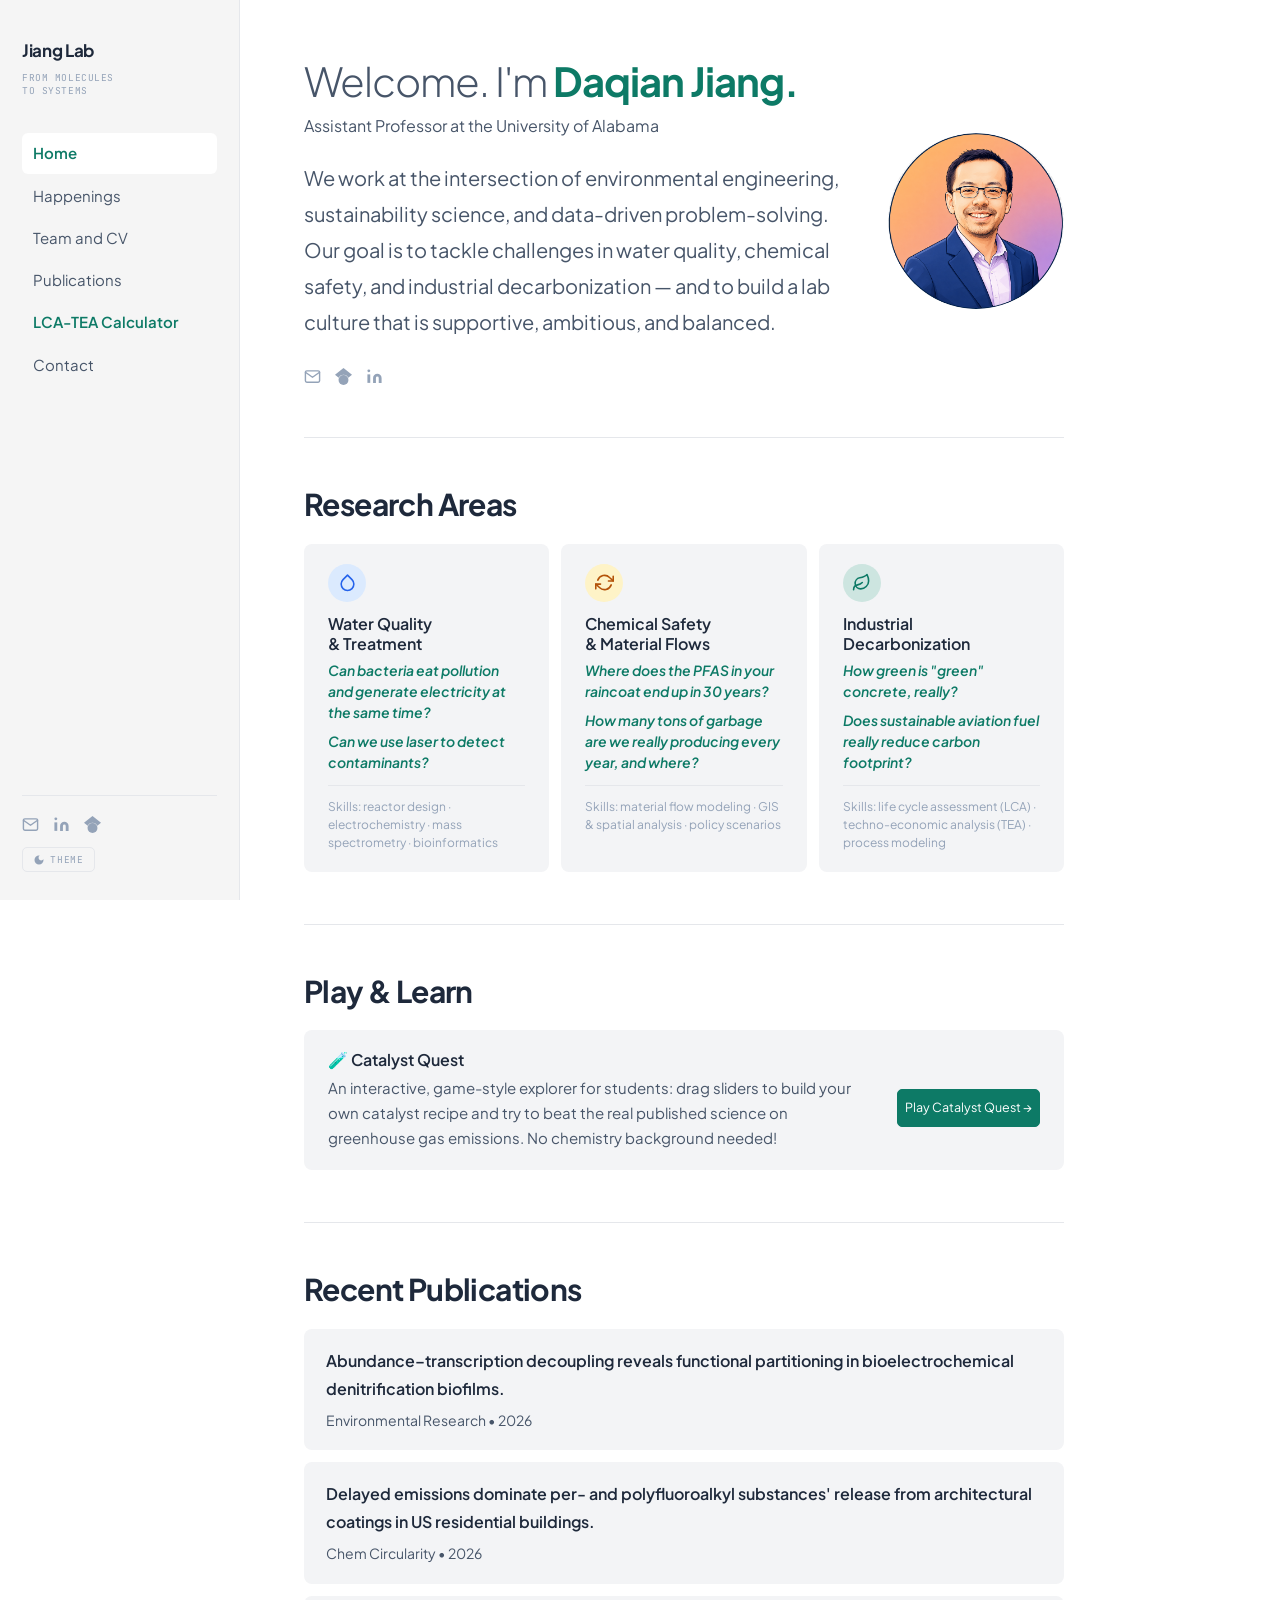
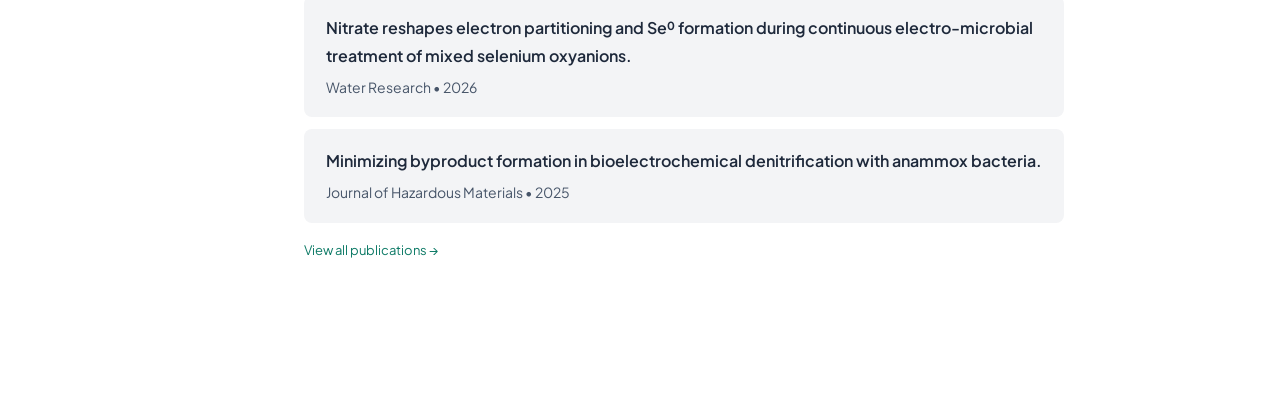
==== commit b13ceabc: "Add Catalyst Quest promo section to home page Co-Authored-By: Claude Sonnet 5 <noreply@anthropic.com" ====
--- a/index.html
+++ b/index.html
@@ -144,6 +144,20 @@
 
     <hr class="section-divider">
 
+    <!-- Catalyst Quest -->
+    <section class="section">
+      <h2 class="section-h2">Play &amp; Learn</h2>
+      <div class="area-card-home" style="display:flex;align-items:center;justify-content:space-between;gap:20px;flex-wrap:wrap;">
+        <div style="flex:1;min-width:240px;">
+          <h3>🧪 Catalyst Quest</h3>
+          <p>An interactive, game-style explorer for students: drag sliders to build your own catalyst recipe and try to beat the real published science on greenhouse gas emissions. No chemistry background needed!</p>
+        </div>
+        <a href="catalyst-explorer.html" target="_blank" rel="noopener" class="lca-reset-btn" style="display:inline-block;width:auto;white-space:nowrap;text-decoration:none;text-align:center;background:var(--accent);color:var(--accent-text);border-color:var(--accent);">Play Catalyst Quest →</a>
+      </div>
+    </section>
+
+    <hr class="section-divider">
+
     <!-- Recent Publications -->
     <section class="section">
       <h2 class="section-h2">Recent Publications</h2>
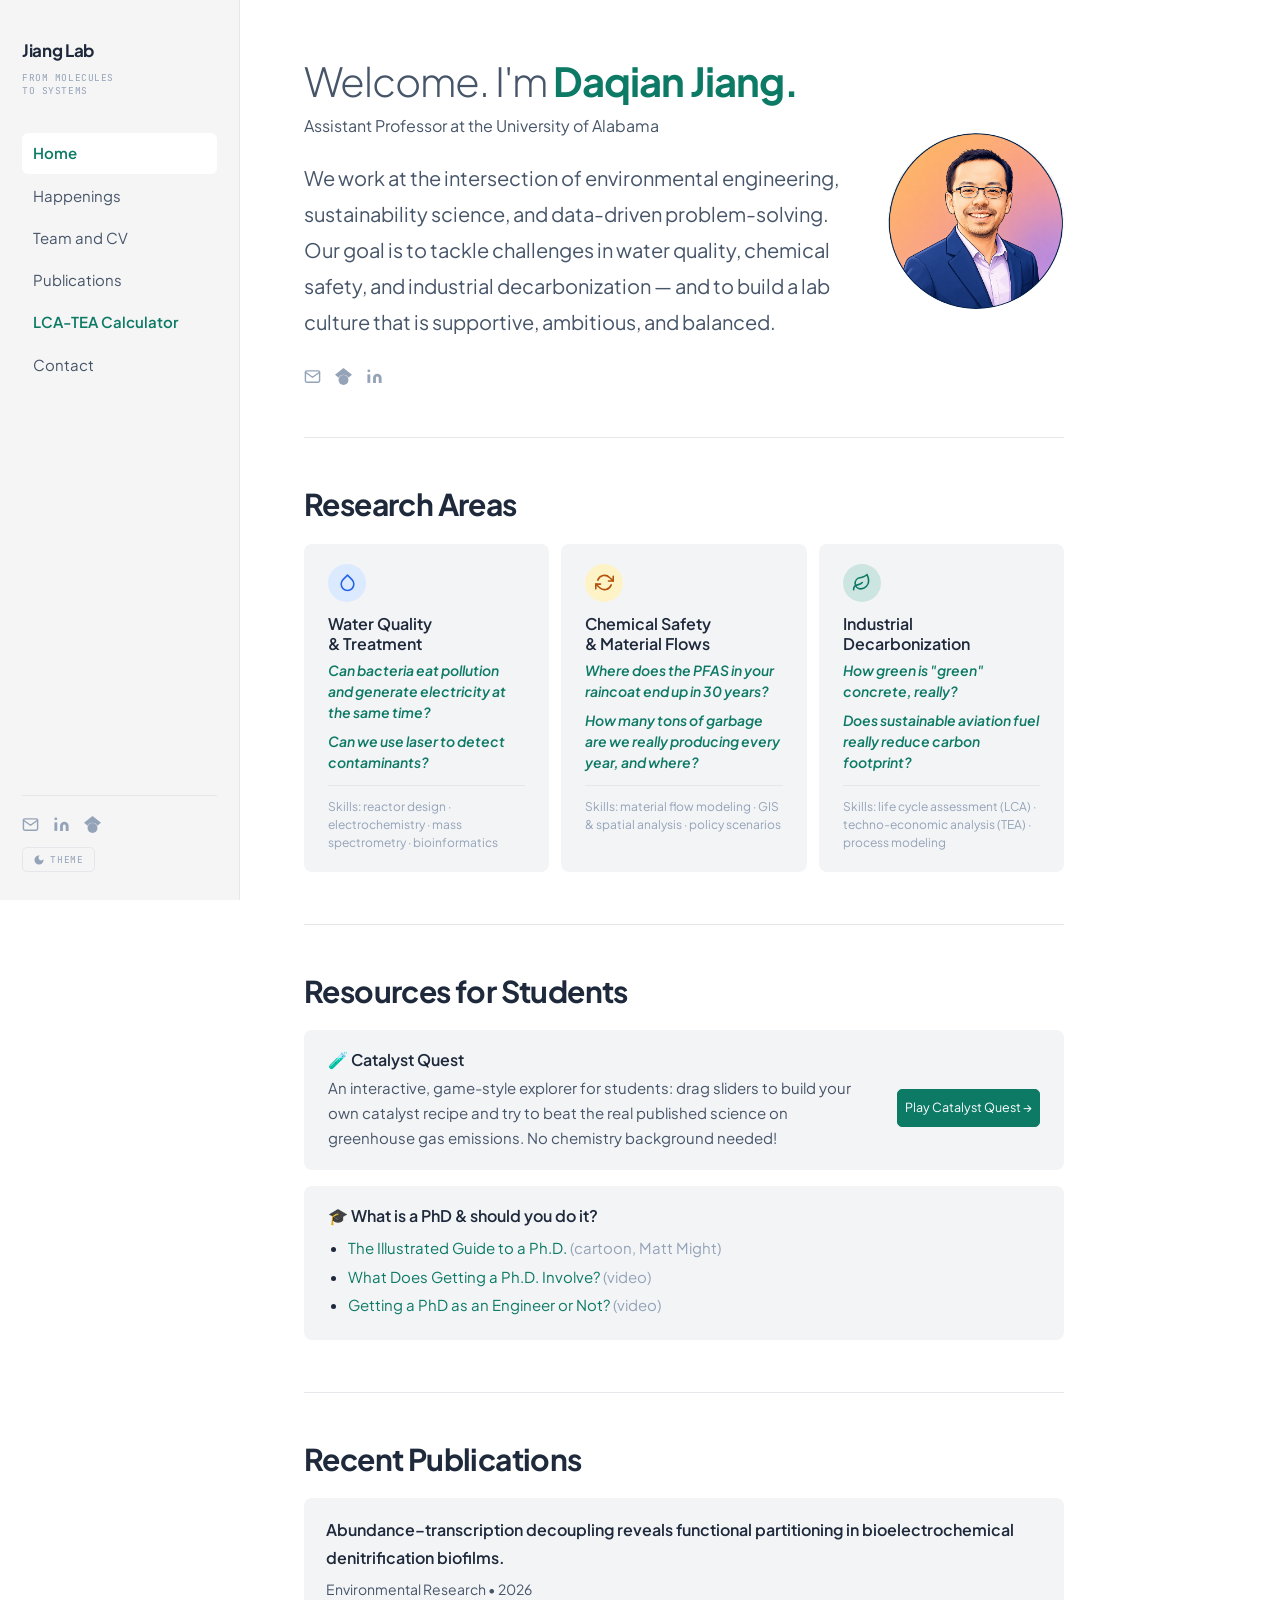
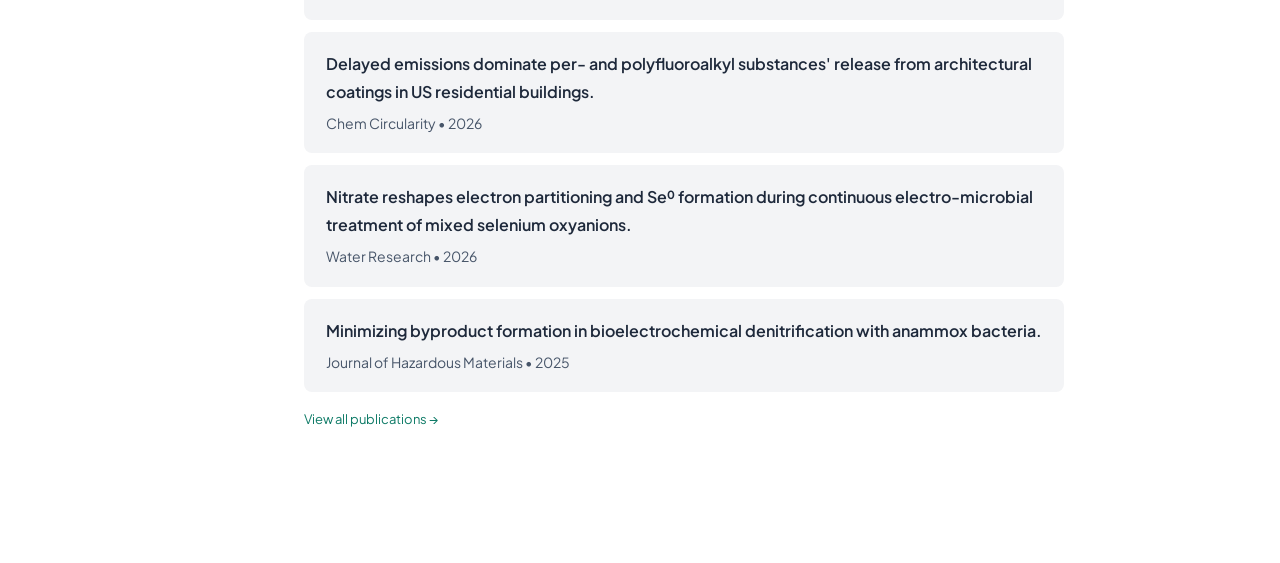
==== commit 22a62887: "Rename Play & Learn to Resources for Students; add PhD resources box Co-Authored-By: Claude Sonnet 5" ====
--- a/index.html
+++ b/index.html
@@ -144,9 +144,12 @@
 
     <hr class="section-divider">
 
-    <!-- Catalyst Quest -->
+    <!-- Resources for Students -->
     <section class="section">
-      <h2 class="section-h2">Play &amp; Learn</h2>
+      <h2 class="section-h2">Resources for Students</h2>
+      <div style="display:flex;flex-direction:column;gap:16px;">
+
+      <!-- Catalyst Quest -->
       <div class="area-card-home" style="display:flex;align-items:center;justify-content:space-between;gap:20px;flex-wrap:wrap;">
         <div style="flex:1;min-width:240px;">
           <h3>🧪 Catalyst Quest</h3>
@@ -154,6 +157,18 @@
         </div>
         <a href="catalyst-explorer.html" target="_blank" rel="noopener" class="lca-reset-btn" style="display:inline-block;width:auto;white-space:nowrap;text-decoration:none;text-align:center;background:var(--accent);color:var(--accent-text);border-color:var(--accent);">Play Catalyst Quest →</a>
       </div>
+
+      <!-- What is a PhD -->
+      <div class="area-card-home">
+        <h3>🎓 What is a PhD &amp; should you do it?</h3>
+        <ul style="margin:8px 0 0;padding-left:20px;font-size:15px;line-height:1.9;">
+          <li><a href="https://matt.might.net/articles/phd-school-in-pictures/" target="_blank" rel="noopener">The Illustrated Guide to a Ph.D.</a> <span style="color:var(--text-3);">(cartoon, Matt Might)</span></li>
+          <li><a href="https://www.youtube.com/watch?v=5ZnnDJwF4XE" target="_blank" rel="noopener">What Does Getting a Ph.D. Involve?</a> <span style="color:var(--text-3);">(video)</span></li>
+          <li><a href="https://www.youtube.com/watch?v=gjWSpQiPl1Y" target="_blank" rel="noopener">Getting a PhD as an Engineer or Not?</a> <span style="color:var(--text-3);">(video)</span></li>
+        </ul>
+      </div>
+
+      </div>
     </section>
 
     <hr class="section-divider">
--- a/css/style.css
+++ b/css/style.css
@@ -422,10 +422,37 @@
 .news-photo {
   display: block;
   width: 100%;
-  max-width: 420px;
+  max-width: 310px;
   margin-top: 12px;
   border-radius: var(--radius);
   border: 1px solid var(--border);
+}
+
+/* Overlapping two-photo collage */
+.news-collage {
+  position: relative;
+  max-width: 440px;
+  margin-top: 16px;
+  padding-bottom: 26%;
+}
+.news-collage img {
+  display: block;
+  object-fit: cover;
+  aspect-ratio: 4 / 3;
+  border-radius: 14px;
+  box-shadow: 0 10px 28px rgba(0, 0, 0, 0.22);
+}
+.news-collage .collage-a {
+  width: 76%;
+  transform: rotate(-1.5deg);
+}
+.news-collage .collage-b {
+  position: absolute;
+  right: 0;
+  bottom: 0;
+  width: 58%;
+  border: 4px solid var(--bg);
+  transform: rotate(2deg);
 }
 
 /* ── Team ── */
